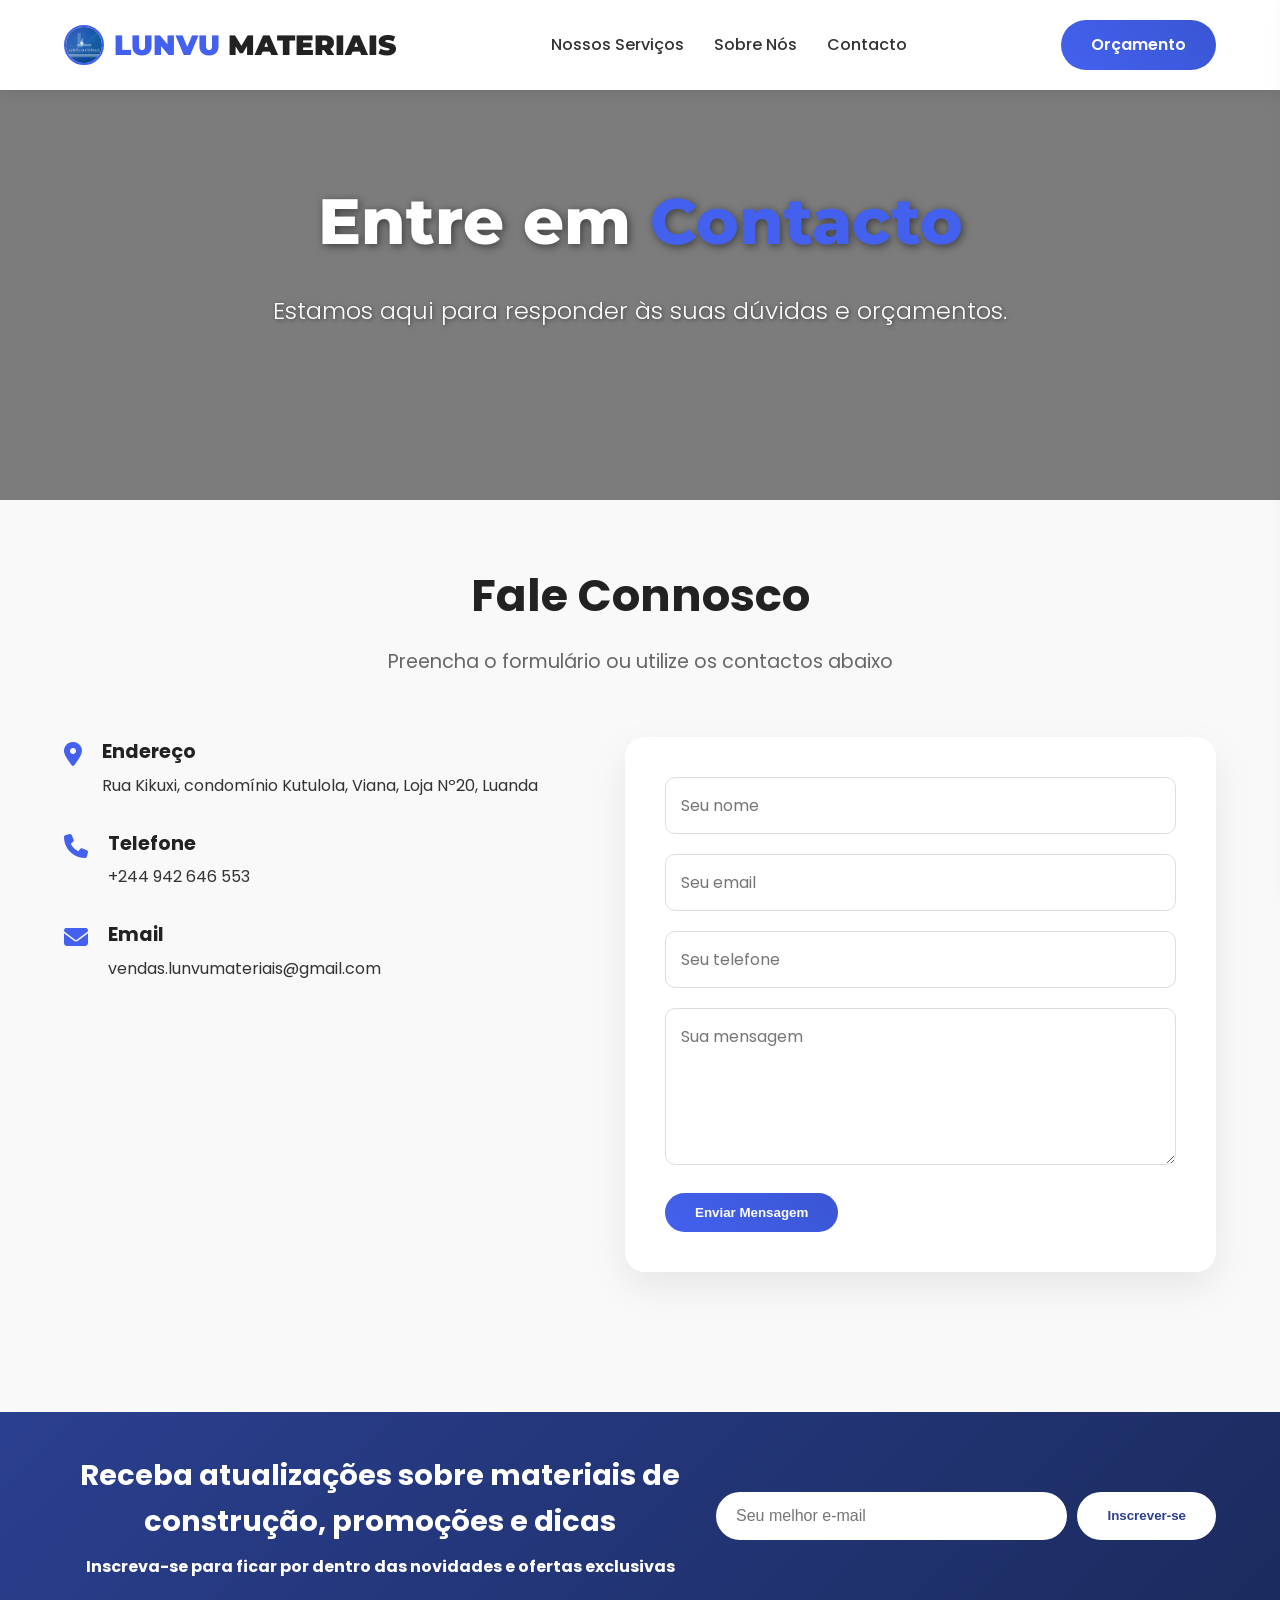
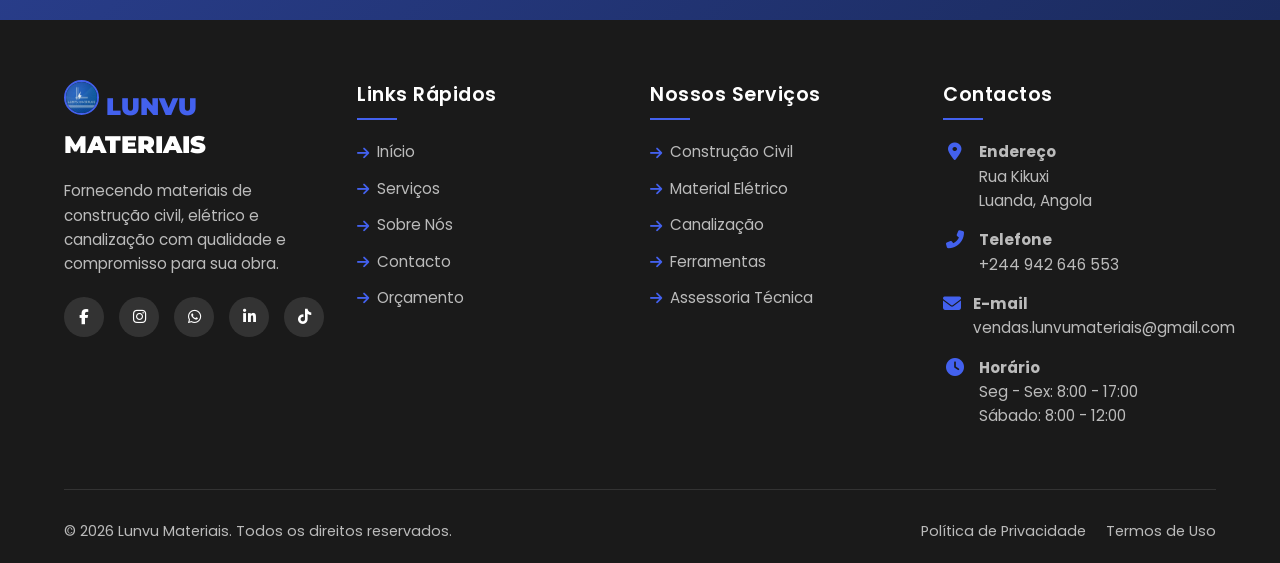
==== contato.html @ 5254702c "primeiro commit do site" ====
<!DOCTYPE html>
<html lang="pt-BR">
<head>
    <meta charset="UTF-8">
    <meta name="viewport" content="width=device-width, initial-scale=1.0">
    <title>Lunvu Materiais - Contato</title>
    <link rel="stylesheet" href="style.css">
    <link rel="stylesheet" href="https://cdnjs.cloudflare.com/ajax/libs/font-awesome/6.4.0/css/all.min.css">
    <link href="https://fonts.googleapis.com/css2?family=Poppins:wght@300;400;500;600;700&family=Montserrat:wght@800;900&display=swap" rel="stylesheet">
</head>
<body>
    <header>
        <nav class="navbar">
            <div class="logo">
                <a href="index.html">
                    <img src="imagens/logo-lunvu.jpg" alt="Lunvu Materiais" class="logo-img">
                    <span class="logo-text"><span class="logo-highlight">LUNVU</span> MATERIAIS</span>
                </a>
            </div>
            
            <ul class="nav-links">
                <li><a href="servicos.html">Nossos Serviços</a></li>
                <li><a href="sobre.html">Sobre Nós</a></li>
                <li><a href="contato.html">Contacto</a></li>
            </ul>
            
            <a href="contato.html" class="btn-primary desktop-only">Orçamento</a>
            
            <div class="menu-toggle">
                <i class="fas fa-bars"></i>
            </div>
        </nav>
    </header>

    <div class="sidebar-overlay"></div>
    <aside class="sidebar">
        <div class="sidebar-header">
            <div class="sidebar-logo">
                <img src="imagens/logo-lunvu.jpg" alt="Lunvu Materiais" class="sidebar-logo-img">
                <span class="sidebar-logo-text"><span class="logo-highlight">LUNVU</span> MATERIAIS</span>
            </div>
            <div class="sidebar-close">
                <i class="fas fa-times"></i>
            </div>
        </div>
        <nav class="sidebar-nav">
            <ul>
                <li><a href="servicos.html"><i class="fas fa-concierge-bell"></i> Nossos Serviços</a></li>
                <li><a href="sobre.html"><i class="fas fa-info-circle"></i> Sobre Nós</a></li>
                <li><a href="contato.html"><i class="fas fa-envelope"></i> Contacto</a></li>
                <li><a href="tel:+244942646553"><i class="fas fa-phone"></i> Ligar Agora</a></li>
                <li><a href="contato.html" class="sidebar-btn">Solicitar Orçamento</a></li>
            </ul>
        </nav>
        <div class="sidebar-footer">
            <p>Lunvu Materiais<br>Seu parceiro em construção</p>
            <div class="sidebar-social">
                <a href="#"><i class="fab fa-facebook-f"></i></a>
                <a href="#"><i class="fab fa-instagram"></i></a>
                <a href="#"><i class="fab fa-whatsapp"></i></a>
                <a href="#"><i class="fab fa-linkedin-in"></i></a>
            </div>
        </div>
    </aside>

    <section class="hero-historia">
        <img src="imagens/contato-bg.jpg" alt="Contacto" class="hero-historia-imagem">
        <div class="hero-historia-overlay"></div>
        <div class="hero-historia-conteudo">
            <h1 class="animate-title">Entre em <span class="highlight">Contacto</span></h1>
            <p class="animate-subtitle">Estamos aqui para responder às suas dúvidas e orçamentos.</p>
        </div>
    </section>

    <section class="contact-page" style="padding: 60px 5% 80px;">
        <div class="section-header">
            <h2 class="animate-title">Fale Connosco</h2>
            <p class="animate-subtitle">Preencha o formulário ou utilize os contactos abaixo</p>
        </div>
        <div class="contact-container animate-content">
            <div class="contact-info">
                <div class="contact-item">
                    <i class="fas fa-map-marker-alt"></i>
                    <div>
                        <h4>Endereço</h4>
                        <p>Rua Kikuxi, condomínio Kutulola, Viana, Loja Nº20, Luanda</p>
                    </div>
                </div>
                <div class="contact-item">
                    <i class="fas fa-phone"></i>
                    <div>
                        <h4>Telefone</h4>
                        <p>+244 942 646 553</p>
                    </div>
                </div>
                <div class="contact-item">
                    <i class="fas fa-envelope"></i>
                    <div>
                        <h4>Email</h4>
                        <p>vendas.lunvumateriais@gmail.com</p>
                    </div>
                </div>
            </div>

          <form action="https://api.web3forms.com/submit" method="POST" class="contact-form">
    <!-- ACCESS KEY (substituir pela UUID correta) -->
    <input type="hidden" name="access_key" value="236f710f-f052-4850-a38f-c6985744d1b2">

    <!-- Assunto do email -->
    <input type="hidden" name="subject" value="Novo contacto do site Lunvu Materiais">

    <!-- Redirecionamento após envio -->
    <input type="hidden" name="redirect" value="obrigado.html">

    <!-- Proteção honeypot -->
    <input type="checkbox" name="botcheck" style="display: none;">

    <!-- Campos visíveis -->
    <input type="text" name="nome" placeholder="Seu nome" required>
    <input type="email" name="email" placeholder="Seu email" required>
    <input type="tel" name="telefone" placeholder="Seu telefone">
    <textarea name="mensagem" placeholder="Sua mensagem" rows="5" required></textarea>

    <!-- hCaptcha (substituir a sitekey pela tua) -->
    <div class="h-captcha" data-sitekey="COLOCA_A_TUA_SITEKEY_AQUI"></div>

    <button type="submit" class="btn-primary">Enviar Mensagem</button>
</form>
        </div>
    </section>

    <div class="footer-newsletter">
        <div class="newsletter-container">
            <div class="newsletter-text">
                <h3>Receba atualizações sobre materiais de construção, promoções e dicas</h3>
                <h4>Inscreva-se para ficar por dentro das novidades e ofertas exclusivas</h4>
            </div>
            <form class="newsletter-form">
                <input type="email" placeholder="Seu melhor e-mail" required>
                <button type="submit">Inscrever-se</button>
            </form>
        </div>
    </div>

    <footer>
        <div class="footer-grid">
            <div class="footer-col">
                <div class="footer-logo">
                    <img src="imagens/logo-lunvu.jpg" alt="Lunvu Materiais" class="sidebar-logo-img">
                    <span>LUNVU</span> MATERIAIS
                </div>
                <p>Fornecendo materiais de construção civil, elétrico e canalização com qualidade e compromisso para sua obra.</p>
                <div class="social-icons">
                    <a href="#"><i class="fab fa-facebook-f"></i></a>
                    <a href="#"><i class="fab fa-instagram"></i></a>
                    <a href="https://wa.me/244942649121"><i class="fab fa-whatsapp"></i></a>
                    <a href="#"><i class="fab fa-linkedin-in"></i></a>
                    <a href="#"><i class="fab fa-tiktok"></i></a>
                </div>
            </div>
            <div class="footer-col">
                <h4>Links Rápidos</h4>
                <ul>
                    <li><a href="index.html"><i class="fas fa-arrow-right"></i> Início</a></li>
                    <li><a href="servicos.html"><i class="fas fa-arrow-right"></i> Serviços</a></li>
                    <li><a href="sobre.html"><i class="fas fa-arrow-right"></i> Sobre Nós</a></li>
                    <li><a href="contato.html"><i class="fas fa-arrow-right"></i> Contacto</a></li>
                    <li><a href="contato.html"><i class="fas fa-arrow-right"></i> Orçamento</a></li>
                </ul>
            </div>
            <div class="footer-col">
                <h4>Nossos Serviços</h4>
                <ul>
                    <li><a href="servicos.html"><i class="fas fa-arrow-right"></i> Construção Civil</a></li>
                    <li><a href="servicos.html"><i class="fas fa-arrow-right"></i> Material Elétrico</a></li>
                    <li><a href="servicos.html"><i class="fas fa-arrow-right"></i> Canalização</a></li>
                    <li><a href="servicos.html"><i class="fas fa-arrow-right"></i> Ferramentas</a></li>
                    <li><a href="servicos.html"><i class="fas fa-arrow-right"></i> Assessoria Técnica</a></li>
                </ul>
            </div>
            <div class="footer-col">
                <h4>Contactos</h4>
                <div class="contact-info-footer">
                    <div class="item">
                        <i class="fas fa-map-marker-alt"></i>
                        <div><strong>Endereço</strong><br>Rua Kikuxi<br>Luanda, Angola</div>
                    </div>
                    <div class="item">
                        <i class="fas fa-phone-alt"></i>
                        <div><strong>Telefone</strong><br>+244 942 646 553</div>
                    </div>
                    <div class="item">
                        <i class="fas fa-envelope"></i>
                        <div><strong>E-mail</strong><br>vendas.lunvumateriais@gmail.com</div>
                    </div>
                    <div class="item">
                        <i class="fas fa-clock"></i>
                        <div><strong>Horário</strong><br>Seg - Sex: 8:00 - 17:00<br>Sábado: 8:00 - 12:00</div>
                    </div>
                </div>
            </div>
        </div>
        <div class="footer-bottom">
            <p>&copy; 2026 Lunvu Materiais. Todos os direitos reservados.</p>
            <div class="footer-bottom-links">
                <a href="#">Política de Privacidade</a>
                <a href="#">Termos de Uso</a>
            </div>
        </div>
    </footer>



    <script src="script.js"></script>
    <script src="https://web3forms.com/client/script.js" async defer></script>
</body>
</html>
---- style.css ----
/* Reset e Configurações Gerais */
* {
    margin: 0;
    padding: 0;
    box-sizing: border-box;
}

html {
    scroll-behavior: smooth;
}

body {
    font-family: 'Poppins', sans-serif;
    line-height: 1.6;
    color: #333;
    background-color: #f9f9f9;
    overflow-x: hidden;
}

.highlight {
    color: #4361ee;
}

.logo-highlight {
    color: #4361ee;
}

/* Botões */
.btn-primary {
    display: inline-block;
    background: linear-gradient(45deg, #4361ee, #3a56d4);
    color: white;
    padding: 12px 30px;
    border-radius: 50px;
    text-decoration: none;
    font-weight: 600;
    transition: all 0.3s ease;
    border: none;
    cursor: pointer;
}

.btn-primary:hover {
    background: linear-gradient(45deg, #3a56d4, #2f46b9);
    transform: translateY(-3px);
    box-shadow: 0 10px 20px rgba(67, 97, 238, 0.2);
}

.btn-secondary {
    display: inline-block;
    background: transparent;
    color: #4361ee;
    padding: 12px 30px;
    border-radius: 50px;
    text-decoration: none;
    font-weight: 600;
    transition: all 0.3s ease;
    border: 2px solid #4361ee;
}

.btn-secondary:hover {
    background: #4361ee;
    color: white;
    transform: translateY(-3px);
}

/* Navbar */
.navbar {
    display: flex;
    justify-content: space-between;
    align-items: center;
    padding: 20px 5%;
    background-color: white;
    box-shadow: 0 2px 15px rgba(0, 0, 0, 0.1);
    position: fixed;
    width: 100%;
    top: 0;
    z-index: 1000;
}

/* Logo com imagem */
.logo a {
    display: flex;
    align-items: center;
    gap: 10px;
    text-decoration: none;
}

.logo-img {
    height: 40px;
    width: auto;
    display: block;
}

.logo-text {
    font-family: 'Montserrat', sans-serif;
    font-size: 28px;
    font-weight: 900;
    color: #222;
    line-height: 1;
}

/* Menu horizontal (visível em desktop) */
.nav-links {
    display: flex;
    list-style: none;
    gap: 30px;
}

.nav-links li a {
    text-decoration: none;
    color: #333;
    font-weight: 500;
    transition: color 0.3s;
}

.nav-links li a:hover {
    color: #4361ee;
}

/* Botão Orçamento visível em desktop */
.desktop-only {
    display: inline-block;
}

/* Menu Toggle (3 barras) - escondido em desktop, visível em mobile */
.menu-toggle {
    display: none;
    align-items: center;
    justify-content: center;
    cursor: pointer;
    font-size: 24px;
    color: #4361ee;
    width: 50px;
    height: 50px;
    border-radius: 50%;
    transition: all 0.3s ease;
}

.menu-toggle:hover {
    background-color: #f5f7ff;
    transform: scale(1.1);
}

/* Responsividade: quando a tela for menor que 992px (mobile/tablet) */
@media (max-width: 992px) {
    .nav-links {
        display: none;
    }
    
    .menu-toggle {
        display: flex;
    }
    
    .desktop-only {
        display: none;
    }
}

/* Ajuste fino para telas muito pequenas (opcional) */
@media (max-width: 576px) {
    .logo-text {
        font-size: 22px;
    }
    .logo-img {
        height: 30px;
    }
}

/* Hero Section */
.hero {
    display: flex;
    align-items: center;
    justify-content: space-between;
    padding: 150px 5% 100px;
    max-width: 1400px;
    margin: 0 auto;
}

.hero-content {
    flex: 1;
    padding-right: 50px;
}

.hero-content h1 {
    font-size: 3.5rem;
    line-height: 1.2;
    margin-bottom: 20px;
    color: #222;
}

.hero-content p {
    font-size: 1.2rem;
    color: #666;
    margin-bottom: 30px;
    max-width: 600px;
}

.hero-buttons {
    display: flex;
    gap: 20px;
    margin-top: 30px;
}

/* Ajuste da imagem principal */
.hero-image {
    max-height: 380px;
    overflow: hidden;
    border-radius: 20px;
    box-shadow: 0 20px 40px rgba(0, 0, 0, 0.1);
}

.hero-image img {
    width: 100%;
    height: 100%;
    object-fit: cover;
    display: block;
}

/* Seções Gerais */
.section-header {
    text-align: center;
    margin-bottom: 60px;
}

.section-header h2 {
    font-size: 2.8rem;
    color: #222;
    margin-bottom: 15px;
}

.section-header p {
    font-size: 1.2rem;
    color: #666;
    max-width: 600px;
    margin: 0 auto;
}

section {
    padding: 100px 5%;
}

/* Serviços */
.services-grid {
    display: grid;
    grid-template-columns: repeat(4, 1fr);
    gap: 30px;
    max-width: 1200px;
    margin: 0 auto;
}

@media (max-width: 992px) {
    .services-grid {
        grid-template-columns: repeat(2, 1fr);
        gap: 20px;
    }
}

@media (max-width: 576px) {
    .services-grid {
        grid-template-columns: 1fr;
    }
}

.service-card {
    background: white;
    padding: 40px 30px;
    border-radius: 15px;
    text-align: center;
    box-shadow: 0 10px 30px rgba(0, 0, 0, 0.05);
    transition: transform 0.3s ease, box-shadow 0.3s ease;
}

.service-card:hover {
    transform: translateY(-10px);
    box-shadow: 0 20px 40px rgba(0, 0, 0, 0.1);
}

.service-icon {
    font-size: 50px;
    color: #4361ee;
    margin-bottom: 20px;
}

.service-card h3 {
    font-size: 1.5rem;
    margin-bottom: 15px;
    color: #222;
}

.service-card p {
    color: #666;
}

/* Sobre */
.about {
    background: linear-gradient(135deg, #f8f9ff 0%, #eef1ff 100%);
    border-radius: 30px;
    margin: 50px 5%;
    padding: 80px 5%;
}

.about-content {
    max-width: 800px;
    margin: 0 auto 60px;
    text-align: center;
}

.about-content h2 {
    font-size: 2.8rem;
    margin-bottom: 25px;
    color: #222;
}

.about-content p {
    font-size: 1.2rem;
    color: #555;
    margin-bottom: 30px;
    line-height: 1.8;
}

.about-list {
    list-style: none;
    text-align: left;
    max-width: 600px;
    margin: 30px auto;
}

.about-list li {
    margin-bottom: 15px;
    font-size: 1.1rem;
    color: #555;
}

.about-list i {
    color: #4361ee;
    margin-right: 10px;
}

.about-stats {
    display: grid;
    grid-template-columns: repeat(auto-fit, minmax(150px, 1fr));
    gap: 30px;
    max-width: 800px;
    margin: 0 auto;
}

.stat {
    text-align: center;
    padding: 30px 20px;
    background: white;
    border-radius: 15px;
    box-shadow: 0 10px 30px rgba(0, 0, 0, 0.05);
}

.stat h3 {
    font-size: 2.5rem;
    color: #4361ee;
    margin-bottom: 10px;
}

.stat p {
    color: #666;
    font-weight: 500;
}

/* Contato */
.contact-container {
    display: flex;
    justify-content: space-between;
    max-width: 1200px;
    margin: 0 auto;
    gap: 50px;
    flex-wrap: wrap;
}

.contact-info {
    flex: 1;
    min-width: 300px;
}

.contact-item {
    display: flex;
    align-items: flex-start;
    margin-bottom: 30px;
}

.contact-item i {
    font-size: 24px;
    color: #4361ee;
    margin-right: 20px;
    margin-top: 5px;
}

.contact-item h4 {
    font-size: 1.2rem;
    margin-bottom: 5px;
    color: #222;
}

.contact-form {
    flex: 1;
    min-width: 300px;
    background: white;
    padding: 40px;
    border-radius: 20px;
    box-shadow: 0 15px 40px rgba(0, 0, 0, 0.08);
}

.contact-form input,
.contact-form textarea {
    width: 100%;
    padding: 15px;
    margin-bottom: 20px;
    border: 1px solid #ddd;
    border-radius: 10px;
    font-family: 'Poppins', sans-serif;
    font-size: 1rem;
}

.contact-form input:focus,
.contact-form textarea:focus {
    outline: none;
    border-color: #4361ee;
}

/* ==================== */
/* MENU LATERAL (SIDEBAR) */
/* ==================== */

.sidebar-overlay {
    position: fixed;
    top: 0;
    left: 0;
    width: 100%;
    height: 100%;
    background-color: rgba(0, 0, 0, 0.5);
    z-index: 1999;
    display: none;
    opacity: 0;
    transition: opacity 0.3s ease;
}

.sidebar-overlay.active {
    display: block;
    opacity: 1;
}

.sidebar {
    position: fixed;
    top: 0;
    right: -320px;
    width: 300px;
    height: 100%;
    background-color: white;
    z-index: 2000;
    transition: right 0.3s ease;
    box-shadow: -5px 0 25px rgba(0, 0, 0, 0.15);
    display: flex;
    flex-direction: column;
    overflow: hidden;
}

.sidebar.active {
    right: 0;
}

.sidebar-header {
    display: flex;
    justify-content: space-between;
    align-items: center;
    padding: 30px 25px;
    border-bottom: 1px solid #eee;
    background-color: #f8f9ff;
}

.sidebar-logo {
    display: flex;
    align-items: center;
    gap: 10px;
}

.sidebar-logo-img {
    height: 35px;
    width: auto;
}

.sidebar-logo-text {
    font-family: 'Montserrat', sans-serif;
    font-size: 22px;
    font-weight: 900;
    color: #222;
}

.sidebar-close {
    cursor: pointer;
    font-size: 22px;
    color: #555;
    transition: color 0.3s;
    width: 40px;
    height: 40px;
    display: flex;
    align-items: center;
    justify-content: center;
    border-radius: 50%;
}

.sidebar-close:hover {
    color: #4361ee;
    background-color: #f0f2ff;
}

.sidebar-nav {
    flex: 1;
    padding: 20px 0;
    overflow-y: auto;
}

.sidebar-nav ul {
    list-style: none;
}

.sidebar-nav li {
    margin-bottom: 5px;
}

.sidebar-nav a {
    display: flex;
    align-items: center;
    padding: 18px 25px;
    color: #555;
    text-decoration: none;
    transition: all 0.3s;
    border-left: 4px solid transparent;
    font-size: 16px;
    font-weight: 500;
}

.sidebar-nav a:hover {
    background-color: #f8f9ff;
    color: #4361ee;
    border-left-color: #4361ee;
}

.sidebar-nav i {
    width: 25px;
    font-size: 18px;
    margin-right: 15px;
    text-align: center;
}

.sidebar-btn {
    background: linear-gradient(45deg, #4361ee, #3a56d4);
    color: white !important;
    margin: 20px 25px !important;
    border-radius: 10px !important;
    border-left: 4px solid #4361ee !important;
    text-align: center;
    justify-content: center;
    font-weight: 600 !important;
}

.sidebar-btn:hover {
    background: linear-gradient(45deg, #3a56d4, #2f46b9) !important;
    transform: translateY(-2px);
    box-shadow: 0 5px 15px rgba(67, 97, 238, 0.2);
}

.sidebar-footer {
    padding: 25px;
    border-top: 1px solid #eee;
    text-align: center;
    color: #666;
    font-size: 14px;
    line-height: 1.5;
}

.sidebar-social {
    display: flex;
    justify-content: center;
    gap: 15px;
    margin-top: 15px;
}

.sidebar-social a {
    display: inline-flex;
    align-items: center;
    justify-content: center;
    width: 40px;
    height: 40px;
    background: #f5f7ff;
    color: #4361ee;
    border-radius: 50%;
    text-decoration: none;
    transition: all 0.3s;
}

.sidebar-social a:hover {
    background: #4361ee;
    color: white;
    transform: translateY(-3px);
}

/* ==================== */
/* NOVO FOOTER */
/* ==================== */

.footer-newsletter {
    background: linear-gradient(135deg, #2a3f8f, #1b2b5e);
    padding: 60px 5%;
    text-align: center;
    color: white;
    margin-top: 60px;
}

.newsletter-container {
    max-width: 600px;
    margin: 0 auto;
}

.newsletter-container h3 {
    font-size: 2rem;
    margin-bottom: 15px;
    font-weight: 700;
}

.newsletter-container p {
    font-size: 1.1rem;
    margin-bottom: 30px;
    opacity: 0.9;
}

.newsletter-form {
    display: flex;
    gap: 10px;
    max-width: 500px;
    margin: 0 auto;
}

.newsletter-form input {
    flex: 1;
    padding: 15px 20px;
    border: none;
    border-radius: 50px;
    font-size: 1rem;
    outline: none;
}

.newsletter-form button {
    background: white;
    color: #2a3f8f;
    border: none;
    padding: 0 30px;
    border-radius: 50px;
    font-weight: 600;
    cursor: pointer;
    transition: 0.3s;
    white-space: nowrap;
}

.newsletter-form button:hover {
    background: #f0f0f0;
    transform: scale(1.05);
}

footer {
    background: #1a1a1a;
    color: #bbb;
    padding: 60px 5% 20px;
    font-size: 0.95rem;
}

.footer-grid {
    display: grid;
    grid-template-columns: repeat(auto-fit, minmax(250px, 1fr));
    gap: 40px;
    max-width: 1400px;
    margin: 0 auto;
}

.footer-col h4 {
    color: white;
    font-size: 1.2rem;
    margin-bottom: 20px;
    font-weight: 600;
    letter-spacing: 0.5px;
    position: relative;
    padding-bottom: 10px;
}

.footer-col h4::after {
    content: '';
    position: absolute;
    bottom: 0;
    left: 0;
    width: 40px;
    height: 2px;
    background: #4361ee;
}

.footer-col p {
    line-height: 1.6;
    margin-bottom: 20px;
}

.footer-logo {
    font-family: 'Montserrat', sans-serif;
    font-size: 24px;
    font-weight: 900;
    color: white;
    margin-bottom: 15px;
}

.footer-logo span {
    color: #4361ee;
}

.social-icons {
    display: flex;
    gap: 15px;
    margin-top: 20px;
}

.social-icons a {
    display: inline-flex;
    align-items: center;
    justify-content: center;
    width: 40px;
    height: 40px;
    background: #333;
    color: white;
    border-radius: 50%;
    transition: all 0.3s;
    text-decoration: none;
}

.social-icons a:hover {
    background: #4361ee;
    transform: translateY(-5px);
}

.footer-col ul {
    list-style: none;
}

.footer-col ul li {
    margin-bottom: 12px;
}

.footer-col ul li a {
    color: #bbb;
    text-decoration: none;
    transition: color 0.3s;
    display: inline-flex;
    align-items: center;
}

.footer-col ul li a:hover {
    color: #4361ee;
    transform: translateX(5px);
}

.footer-col ul li a i {
    font-size: 14px;
    margin-right: 8px;
    color: #4361ee;
}

.contact-info-footer {
    display: flex;
    flex-direction: column;
    gap: 15px;
}

.contact-info-footer .item {
    display: flex;
    align-items: flex-start;
    gap: 12px;
}

.contact-info-footer .item i {
    font-size: 18px;
    color: #4361ee;
    width: 24px;
    text-align: center;
    margin-top: 3px;
}

.footer-bottom {
    border-top: 1px solid #333;
    margin-top: 60px;
    padding-top: 30px;
    text-align: center;
    font-size: 0.9rem;
    display: flex;
    justify-content: space-between;
    align-items: center;
    flex-wrap: wrap;
    gap: 15px;
}

.footer-bottom-links {
    display: flex;
    gap: 20px;
}

.footer-bottom-links a {
    color: #bbb;
    text-decoration: none;
    transition: color 0.3s;
}

.footer-bottom-links a:hover {
    color: #4361ee;
}

/* ==================== */
/* ANIMAÇÕES DE ENTRADA */
/* ==================== */

@keyframes fadeInUp {
    from {
        opacity: 0;
        transform: translateY(40px);
    }
    to {
        opacity: 1;
        transform: translateY(0);
    }
}

@keyframes fadeIn {
    from {
        opacity: 0;
    }
    to {
        opacity: 1;
    }
}

.hero-content h1 {
    animation: fadeInUp 1s ease forwards;
}

.hero-content p {
    animation: fadeInUp 1s ease forwards;
    animation-delay: 0.2s;
    opacity: 0;
}

.hero-buttons {
    animation: fadeInUp 1s ease forwards;
    animation-delay: 0.4s;
    opacity: 0;
}

.hero-image {
    animation: fadeIn 1.2s ease forwards;
    animation-delay: 0.3s;
    opacity: 0;
}

.animate-title {
    animation: fadeInUp 1s ease forwards;
}

.animate-subtitle {
    animation: fadeInUp 1s ease forwards;
    animation-delay: 0.2s;
    opacity: 0;
}

.animate-content {
    animation: fadeIn 1.2s ease forwards;
    animation-delay: 0.4s;
    opacity: 0;
}

/* ==================== */
/* RESPONSIVIDADE */
/* ==================== */

@media (max-width: 992px) {
    .hero {
        flex-direction: column;
        text-align: center;
        padding-top: 130px;
    }
    .hero-content {
        padding-right: 0;
        margin-bottom: 50px;
    }
    .hero-content h1 {
        font-size: 2.8rem;
    }
    .about-stats {
        grid-template-columns: repeat(2, 1fr);
    }
}

@media (max-width: 768px) {
    .desktop-only {
        display: none;
    }
    .hero-content h1 {
        font-size: 2.2rem;
    }
    .section-header h2 {
        font-size: 2.2rem;
    }
    .hero-buttons {
        flex-direction: column;
        align-items: center;
    }
    .btn-primary, .btn-secondary {
        width: 100%;
        max-width: 300px;
        text-align: center;
    }
    .sidebar {
        width: 85%;
        right: -85%;
    }
    .hero-image {
        max-height: 250px;
    }
    .logo-img {
        height: 30px;
    }
    .logo-text {
        font-size: 22px;
    }
    .footer-grid {
        gap: 30px;
    }
    .footer-bottom {
        flex-direction: column;
        text-align: center;
    }
    .footer-bottom-links {
        justify-content: center;
    }

    /* Ajustes hero index */
    .hero-full {
        height: 450px;
    }
    .hero-full-conteudo {
        top: 50%;
        width: 95%;
        padding: 0 10px;
    }
    .hero-full-conteudo h1 {
        font-size: 2.2rem;
        margin-bottom: 10px;
    }
    .hero-full-conteudo p {
        font-size: 1.1rem;
        margin-bottom: 15px;
    }
    .hero-full .hero-buttons {
        flex-direction: column;
        align-items: center;
        gap: 10px;
    }
    .hero-full .hero-buttons .btn-primary,
    .hero-full .hero-buttons .btn-secondary {
        width: 80%;
        max-width: 250px;
        padding: 10px 20px;
    }

    /* ===== NEWSLETTER NO MOBILE ===== */
    .newsletter-container {
        flex-direction: column;
        align-items: center;
        text-align: center;
        padding: 20px 0;
    }

    .newsletter-form {
        width: 100%;
        flex-direction: column;
        gap: 10px;
        max-width: 100%;
    }

    .newsletter-form input {
        width: 100% !important;        /* garante 100% de largura */
        max-width: 100% !important;
        flex: none !important;
        padding: 12px 20px;
        border-radius: 50px;
        margin-right: 0;
    }

    .newsletter-form button {
        width: 100%;
        max-width: 100%;
        padding: 12px 20px;
        border-radius: 50px;
        white-space: normal;
    }
}

@media (max-width: 576px) {
    .about-stats {
        grid-template-columns: 1fr;
    }
    .hero-content h1 {
        font-size: 1.8rem;
    }
    section {
        padding: 70px 5%;
    }
    .contact-form {
        padding: 25px;
    }
    .navbar {
        padding: 15px 5%;
    }
}

/* ====== LOGO COM BORDAS ARREDONDADAS ====== */
.logo-img, .sidebar-logo-img {
    border-radius: 50%;
    object-fit: cover;
    border: 2px solid #4361ee;
}

/* ====== FOOTER EM LINHA ÚNICA ====== */
.footer-grid {
    display: flex;
    justify-content: space-between;
    align-items: flex-start;
    flex-wrap: wrap;
    gap: 20px;
}

.footer-col {
    flex: 1 1 200px;
    min-width: 180px;
}

@media (min-width: 1200px) {
    .footer-grid {
        flex-wrap: nowrap;
    }
}

/* ====== NEWSLETTER HORIZONTAL ====== */
.footer-newsletter {
    background: linear-gradient(135deg, #2a3f8f, #1b2b5e);
    padding: 40px 5%;
    color: white;
}

.newsletter-container {
    max-width: 1200px;
    margin: 0 auto;
    display: flex;
    align-items: center;
    justify-content: space-between;
    flex-wrap: wrap;
    gap: 20px;
}

.newsletter-text {
    flex: 1 1 300px;
}

.newsletter-text h3 {
    font-size: 1.8rem;
    margin-bottom: 10px;
    font-weight: 700;
}

.newsletter-text p {
    font-size: 1rem;
    opacity: 0.9;
    margin: 0;
}

.newsletter-form {
    flex: 1 1 400px;
    display: flex;
    gap: 10px;
    max-width: 500px;
}

.newsletter-form input {
    flex: 1;
    padding: 15px 20px;
    border: none;
    border-radius: 50px;
    font-size: 1rem;
    outline: none;
    min-width: 200px;
}

.newsletter-form button {
    background: white;
    color: #2a3f8f;
    border: none;
    padding: 15px 30px;
    border-radius: 50px;
    font-weight: 600;
    cursor: pointer;
    transition: 0.3s;
    white-space: nowrap;
}

.newsletter-form button:hover {
    background: #f0f0f0;
    transform: scale(1.05);
}

/* ====== PÁGINA SOBRE COM IMAGEM ====== */
.about-page {
    padding: 120px 5% 80px;
    background: #f9f9f9;
}

.about-grid {
    display: flex;
    align-items: center;
    gap: 50px;
    max-width: 1200px;
    margin: 0 auto;
    flex-wrap: wrap;
}

.about-image {
    flex: 1 1 400px;
    border-radius: 20px;
    overflow: hidden;
    box-shadow: 0 20px 40px rgba(0,0,0,0.1);
}

.about-image img {
    width: 100%;
    height: auto;
    display: block;
    border-radius: 20px;
}

.about-text {
    flex: 1 1 400px;
}

.about-text h2 {
    font-size: 2.8rem;
    color: #222;
    margin-bottom: 20px;
}

.about-text h2 span {
    color: #4361ee;
}

.about-text h3 {
    font-size: 1.8rem;
    color: #4361ee;
    margin: 20px 0 15px;
}

.about-text p {
    font-size: 1.2rem;
    line-height: 1.8;
    color: #555;
    margin-bottom: 20px;
}

.about-text .about-list {
    margin-top: 20px;
}

.about-text .about-list li {
    font-size: 1.1rem;
    margin-bottom: 10px;
}

@media (max-width: 768px) {
    .about-text h2 {
        font-size: 2.2rem;
    }
    .about-text h3 {
        font-size: 1.5rem;
    }
}

/* ====== SECÇÃO NOSSA HISTÓRIA (PÁGINA SOBRE) ====== */
.historia-section {
    position: relative;
    width: 100%;
    height: 500px;
    margin: 50px 0;
    overflow: hidden;
}

.historia-imagem {
    position: absolute;
    top: 0;
    left: 0;
    width: 100%;
    height: 100%;
    object-fit: cover;
    filter: blur(3px);
    z-index: 1;
}

.historia-overlay {
    position: absolute;
    top: 0;
    left: 0;
    width: 100%;
    height: 100%;
    background-color: rgba(0, 0, 0, 0.5);
    z-index: 2;
}

.historia-conteudo {
    position: absolute;
    top: 50%;
    left: 50%;
    transform: translate(-50%, -50%);
    z-index: 3;
    text-align: center;
    color: white;
    width: 80%;
    max-width: 800px;
}

.historia-conteudo h2 {
    font-size: 4rem;
    font-weight: 800;
    margin-bottom: 20px;
    text-shadow: 2px 2px 8px rgba(0,0,0,0.5);
    font-family: 'Montserrat', sans-serif;
}

.historia-conteudo p {
    font-size: 1.5rem;
    font-weight: 300;
    text-shadow: 1px 1px 4px rgba(0,0,0,0.5);
}

@media (max-width: 768px) {
    .historia-section {
        height: 350px;
    }
    .historia-conteudo h2 {
        font-size: 2.5rem;
    }
    .historia-conteudo p {
        font-size: 1.2rem;
    }
}

/* ====== ESTATÍSTICAS COM ÍCONES EM CARDS TRANSPARENTES ====== */
.stats-grid {
    display: grid;
    grid-template-columns: repeat(4, 1fr);
    gap: 30px;
    max-width: 1200px;
    margin: 60px auto;
    padding: 0 20px;
    text-align: center;
}

.stat-item {
    text-align: center;
}

.stat-icon {
    background-color: rgba(67, 97, 238, 0.1);
    border-radius: 50%;
    width: 80px;
    height: 80px;
    display: flex;
    align-items: center;
    justify-content: center;
    margin: 0 auto 15px;
    font-size: 36px;
    color: #4361ee;
    transition: all 0.3s ease;
}

.stat-item:hover .stat-icon {
    background-color: #4361ee;
    color: white;
    transform: scale(1.05);
}

.stat-item h3 {
    font-size: 2.5rem;
    color: #222;
    margin-bottom: 5px;
    font-weight: 700;
}

.stat-item p {
    color: #666;
    font-weight: 500;
    font-size: 1.1rem;
}

@media (max-width: 768px) {
    .stats-grid {
        grid-template-columns: repeat(2, 1fr);
        gap: 40px;
    }
    .stat-icon {
        width: 70px;
        height: 70px;
        font-size: 30px;
    }
}

@media (max-width: 480px) {
    .stats-grid {
        grid-template-columns: 1fr;
        gap: 30px;
    }
}

/* ====== ESTILOS PARA A SEÇÃO QUEM SOMOS ====== */
.about-text {
    font-size: 1rem;
    line-height: 1.7;
    color: #444;
}

.about-text h2 {
    font-size: 2.5rem;
    margin-bottom: 20px;
    color: #222;
}

.about-text h2 span {
    color: #4361ee;
}

.about-text h3.missao-visao-titulo {
    font-size: 1.5rem;
    color: #222;
    font-weight: 700;
    margin: 25px 0 10px;
    position: relative;
    padding-left: 15px;
    border-left: 4px solid #4361ee;
}

.about-text p {
    margin-bottom: 15px;
    font-size: 1rem;
}

.about-text .azul {
    color: #4361ee;
    font-weight: 600;
}

.about-text .negrito {
    font-weight: 700;
    color: #222;
}

@media (max-width: 768px) {
    .about-text h2 {
        font-size: 2rem;
    }
    .about-text h3.missao-visao-titulo {
        font-size: 1.3rem;
    }
}

/* ====== NOSSA EQUIPE - GRID RESPONSIVO ====== */
.equipe-section {
    padding: 80px 5%;
    background: #f9f9f9;
}

.equipe-grid {
    display: grid;
    grid-template-columns: repeat(5, 1fr);
    gap: 30px;
    max-width: 1200px;
    margin: 0 auto;
}

.membro {
    text-align: center;
}

.membro img {
    width: 100%;
    max-width: 180px;
    height: auto;
    aspect-ratio: 1/1;
    border-radius: 50%;
    object-fit: cover;
    margin-bottom: 15px;
    box-shadow: 0 10px 20px rgba(0, 0, 0, 0.1);
    transition: transform 0.3s ease;
}

.membro img:hover {
    transform: scale(1.05);
}

.membro h4 {
    font-size: 1.3rem;
    color: #4361ee;
    margin-bottom: 5px;
    font-weight: 600;
}

.membro p {
    color: #666;
    font-size: 1rem;
}

@media (max-width: 1100px) {
    .equipe-grid {
        grid-template-columns: repeat(4, 1fr);
    }
}

@media (max-width: 900px) {
    .equipe-grid {
        grid-template-columns: repeat(3, 1fr);
    }
}

@media (max-width: 600px) {
    .equipe-grid {
        grid-template-columns: repeat(2, 1fr);
        gap: 20px;
    }
}

@media (max-width: 480px) {
    .equipe-grid {
        grid-template-columns: 1fr;
        gap: 25px;
    }
    .membro img {
        max-width: 150px;
    }
}

/* ====== HERO FULLSCREEN (ÍNDICE) - MESMO TAMANHO DAS OUTRAS PÁGINAS ====== */
.hero-full {
    position: relative;
    width: 100%;
    height: 500px;
    overflow: hidden;
    margin-top: 0;
}

.hero-full-imagem {
    position: absolute;
    top: 0;
    left: 0;
    width: 100%;
    height: 100%;
    object-fit: cover;
    filter: blur(3px);
    z-index: 1;
}

.hero-full-overlay {
    position: absolute;
    top: 0;
    left: 0;
    width: 100%;
    height: 100%;
    background-color: rgba(0, 0, 0, 0.5);
    z-index: 2;
}

.hero-full-conteudo {
    position: absolute;
    top: 58%;
    left: 50%;
    transform: translate(-50%, -50%);
    z-index: 3;
    text-align: center;
    color: white;
    width: 90%;
    max-width: 900px;
}

.hero-full-conteudo h1 {
    font-size: 3.2rem;
    font-weight: 800;
    margin-bottom: 20px;
    text-shadow: 2px 2px 8px rgba(0,0,0,0.5);
    font-family: 'Montserrat', sans-serif;
}

.hero-full-conteudo p {
    font-size: 1.3rem;
    font-weight: 300;
    margin-bottom: 30px;
    text-shadow: 1px 1px 4px rgba(0,0,0,0.5);
}

.hero-full .hero-buttons {
    display: flex;
    gap: 20px;
    justify-content: center;
    margin-top: 20px;
}

@media (max-width: 768px) {
    .hero-full {
        height: 500px;
    }
    .hero-full-conteudo {
        top: 50%;
        width: 95%;
        padding: 0 10px;
    }
    .hero-full-conteudo h1 {
        font-size: 2.2rem;
        margin-bottom: 10px;
    }
    .hero-full-conteudo p {
        font-size: 1.1rem;
        margin-bottom: 15px;
    }
    .hero-full .hero-buttons {
        flex-direction: column;
        align-items: center;
        gap: 10px;
    }
    .hero-full .hero-buttons .btn-primary,
    .hero-full .hero-buttons .btn-secondary {
        width: 80%;
        max-width: 250px;
        padding: 10px 15px;
        font-size: 0.95rem;
    }
}

@media (max-width: 480px) {
    .hero-full {
        height: 550px;
    }
    .hero-full-conteudo h1 {
        font-size: 1.8rem;
    }
    .hero-full-conteudo p {
        font-size: 1rem;
    }
    .hero-full .hero-buttons .btn-primary,
    .hero-full .hero-buttons .btn-secondary {
        width: 90%;
        max-width: 280px;
    }
}

/* ====== SEÇÃO NOSSOS MATERIAIS ====== */
.materiais-section {
    padding: 80px 5%;
    background-color: #f9f9f9;
}

.categoria-botoes {
    display: flex;
    justify-content: center;
    flex-wrap: wrap;
    gap: 15px;
    margin-bottom: 40px;
}

.btn-categoria {
    padding: 12px 30px;
    border: 2px solid #4361ee;
    background: transparent;
    color: #4361ee;
    font-weight: 600;
    border-radius: 50px;
    cursor: pointer;
    transition: all 0.3s ease;
    font-size: 1rem;
}

.btn-categoria:hover,
.btn-categoria.ativo {
    background: #4361ee;
    color: white;
}

.materiais-grid {
    display: grid;
    grid-template-columns: repeat(4, 1fr);
    gap: 30px;
    max-width: 1200px;
    margin: 0 auto;
}

@media (max-width: 992px) {
    .materiais-grid {
        grid-template-columns: repeat(2, 1fr);
        gap: 20px;
    }
}

@media (max-width: 576px) {
    .materiais-grid {
        grid-template-columns: 1fr;
    }
}

.material-card {
    background: white;
    border-radius: 15px;
    overflow: hidden;
    box-shadow: 0 10px 20px rgba(0, 0, 0, 0.05);
    transition: transform 0.3s ease, box-shadow 0.3s ease;
}

.material-card:hover {
    transform: translateY(-5px);
    box-shadow: 0 15px 30px rgba(67, 97, 238, 0.1);
}

.material-card img {
    width: 100%;
    height: 200px;
    object-fit: cover;
    display: block;
}

.material-card .card-body {
    padding: 15px;
    text-align: center;
}

.material-card h4 {
    color: #222;
    margin-bottom: 5px;
    font-size: 1.2rem;
    font-weight: 600;
}

.material-card p {
    color: #666;
    font-size: 0.9rem;
}

.ver-catalogo-container {
    text-align: center;
    margin-top: 50px;
}

.btn-catalogo {
    padding: 15px 45px;
    font-size: 1.1rem;
    box-shadow: 0 10px 20px rgba(67, 97, 238, 0.2);
}

.btn-catalogo:hover {
    transform: translateY(-3px);
    box-shadow: 0 15px 30px rgba(67, 97, 238, 0.3);
}

/* ====== HERO NOS MOLDES DA SEÇÃO HISTÓRIA (PARA TOPO DE PÁGINAS) ====== */
.hero-historia {
    position: relative;
    width: 100%;
    height: 500px;
    overflow: hidden;
    margin-top: 0;
}

.hero-historia .hero-historia-imagem {
    position: absolute;
    top: 0;
    left: 0;
    width: 100%;
    height: 100%;
    object-fit: cover;
    filter: blur(3px);
    z-index: 1;
}

.hero-historia .hero-historia-overlay {
    position: absolute;
    top: 0;
    left: 0;
    width: 100%;
    height: 100%;
    background-color: rgba(0, 0, 0, 0.5);
    z-index: 2;
}

.hero-historia .hero-historia-conteudo {
    position: absolute;
    top: 50%;
    left: 50%;
    transform: translate(-50%, -50%);
    z-index: 3;
    text-align: center;
    color: white;
    width: 80%;
    max-width: 800px;
}

.hero-historia .hero-historia-conteudo h1 {
    font-size: 4rem;
    font-weight: 800;
    margin-bottom: 20px;
    text-shadow: 2px 2px 8px rgba(0,0,0,0.5);
    font-family: 'Montserrat', sans-serif;
}

.hero-historia .hero-historia-conteudo p {
    font-size: 1.5rem;
    font-weight: 300;
    text-shadow: 1px 1px 4px rgba(0,0,0,0.5);
}

@media (max-width: 768px) {
    .hero-historia {
        height: 350px;
    }
    .hero-historia .hero-historia-conteudo h1 {
        font-size: 2.5rem;
    }
    .hero-historia .hero-historia-conteudo p {
        font-size: 1.2rem;
    }
}

/* ====== WHATSAPP FLOATING BUTTON ====== */
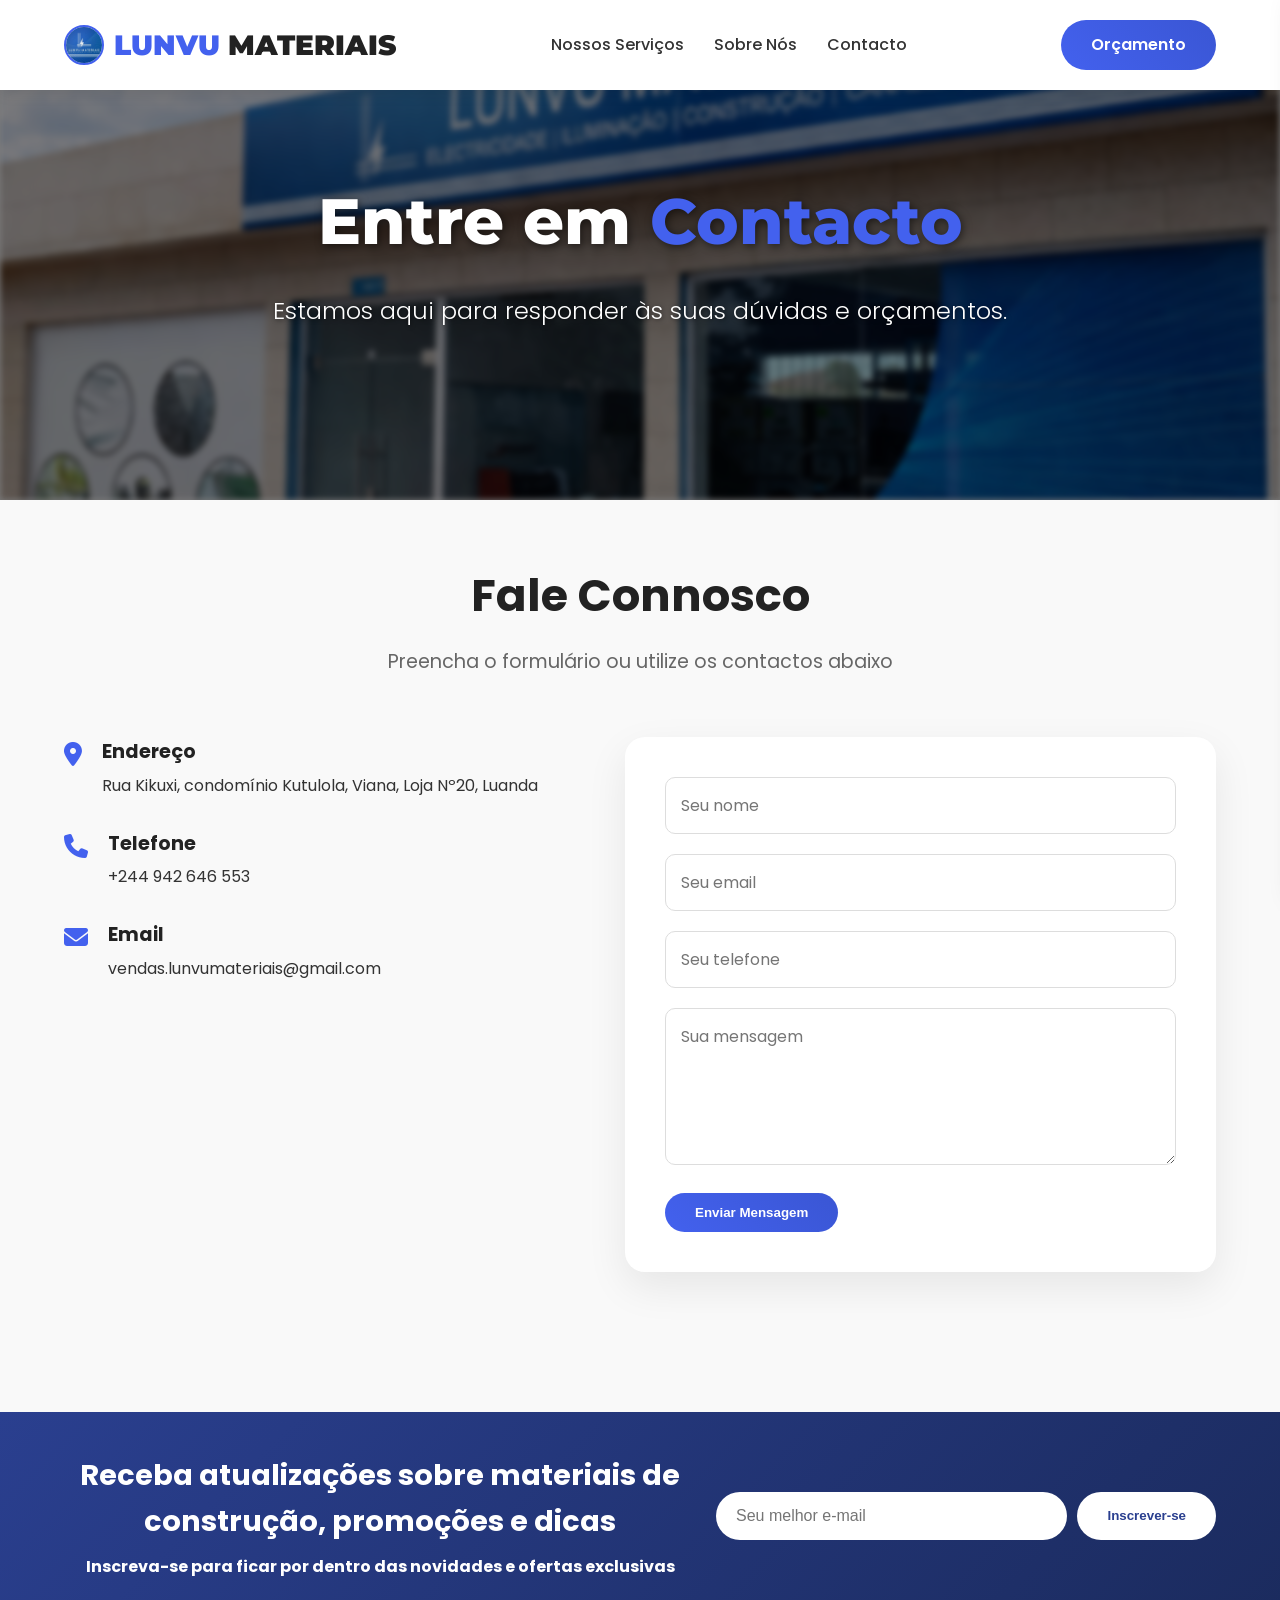
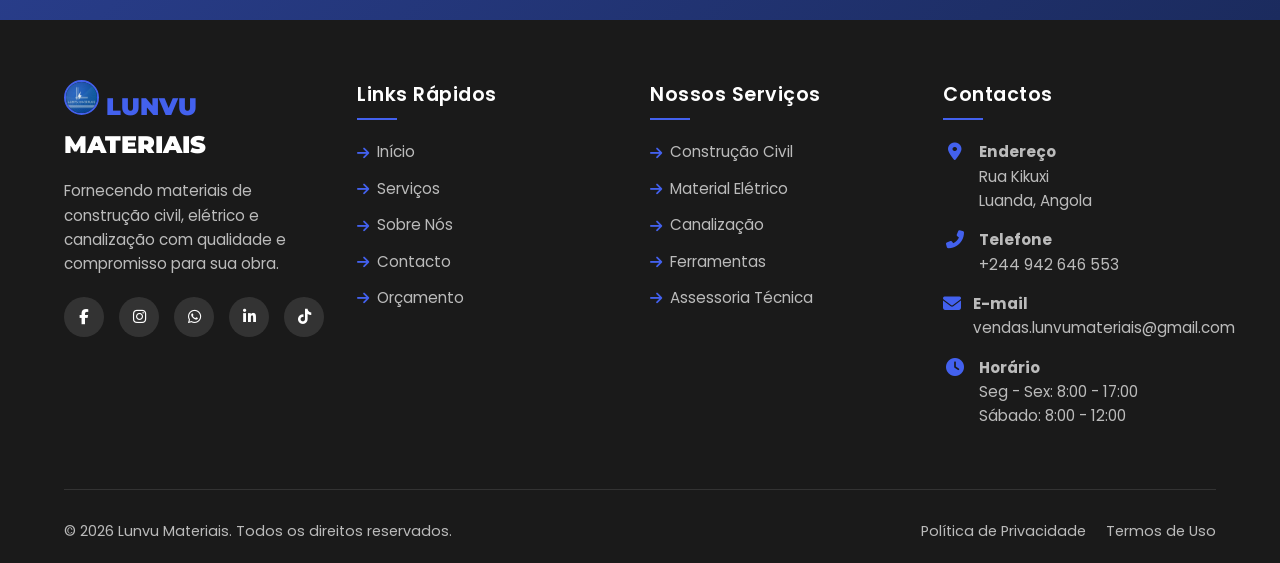
==== commit 7a22d65e: "Atualização do site" ====
--- a/contato.html
+++ b/contato.html
@@ -64,7 +64,7 @@
     </aside>
 
     <section class="hero-historia">
-        <img src="imagens/contato-bg.jpg" alt="Contacto" class="hero-historia-imagem">
+        <img src="imagens/I21.png" alt="Contacto" class="hero-historia-imagem">
         <div class="hero-historia-overlay"></div>
         <div class="hero-historia-conteudo">
             <h1 class="animate-title">Entre em <span class="highlight">Contacto</span></h1>
--- a/style.css
+++ b/style.css
@@ -1117,28 +1117,31 @@
 /* ====== PÁGINA SOBRE COM IMAGEM ====== */
 .about-page {
     padding: 120px 5% 80px;
+     
     background: #f9f9f9;
 }
 
 .about-grid {
     display: flex;
-    align-items: center;
+    align-items: stretch; /* Faz com que os filhos tenham a mesma altura */
     gap: 50px;
     max-width: 1200px;
     margin: 0 auto;
-    flex-wrap: wrap;
+    flex-wrap: wrap; /* Permite quebra em mobile */
 }
 
 .about-image {
-    flex: 1 1 400px;
+    flex: 1 1 400px; /* Largura base, mas pode crescer/encolher */
     border-radius: 20px;
     overflow: hidden;
     box-shadow: 0 20px 40px rgba(0,0,0,0.1);
+    display: flex; /* Para garantir que a imagem preencha */
 }
 
 .about-image img {
     width: 100%;
-    height: auto;
+    height: 100%;      /* Ocupa toda a altura do container pai */
+    object-fit: cover; /* Cobre a área sem distorcer (pode cortar) */
     display: block;
     border-radius: 20px;
 }
@@ -1736,3 +1739,431 @@
 }
 
 /* ====== WHATSAPP FLOATING BUTTON ====== */
+
+
+
+/* ====== PÁGINA CATÁLOGO ====== */
+.catalogo-page {
+    padding: 60px 5%;
+    background-color: #f9f9f9;
+}
+
+.catalogo-container {
+    display: flex;
+    gap: 30px;
+    max-width: 1400px;
+    margin: 0 auto;
+    align-items: flex-start;
+}
+
+/* Sidebar de categorias */
+.catalogo-sidebar {
+    flex: 0 0 280px;
+    background: white;
+    padding: 25px;
+    border-radius: 15px;
+    box-shadow: 0 10px 30px rgba(0,0,0,0.05);
+    position: sticky;
+    top: 100px;
+    max-height: calc(100vh - 120px);
+    overflow-y: auto;
+}
+
+.catalogo-sidebar h3 {
+    font-size: 1.5rem;
+    color: #222;
+    margin-bottom: 20px;
+    padding-bottom: 10px;
+    border-bottom: 2px solid #4361ee;
+}
+
+.categoria-lista {
+    list-style: none;
+    padding: 0;
+    margin: 0;
+}
+
+.categoria-lista li {
+    margin-bottom: 8px;
+}
+
+.categoria-btn {
+    width: 100%;
+    text-align: left;
+    padding: 10px 12px;
+    background: transparent;
+    border: none;
+    border-radius: 6px;
+    font-size: 0.95rem;
+    color: #444;
+    cursor: pointer;
+    transition: all 0.2s;
+    font-weight: 500;
+    line-height: 1.4;
+    white-space: normal;
+    word-break: break-word;
+}
+
+.categoria-btn:hover {
+    background: #eef1ff;
+    color: #4361ee;
+}
+
+.categoria-btn.ativo {
+    background: #4361ee;
+    color: white;
+    font-weight: 600;
+}
+
+/* Área de produtos */
+.catalogo-produtos {
+    flex: 1;
+    min-width: 0;
+}
+
+.pesquisa-container {
+    display: flex;
+    gap: 10px;
+    margin-bottom: 30px;
+    background: white;
+    padding: 5px 5px 5px 20px;
+    border-radius: 50px;
+    box-shadow: 0 5px 15px rgba(0,0,0,0.05);
+    border: 1px solid #eee;
+}
+
+.pesquisa-container input {
+    flex: 1;
+    padding: 15px 0;
+    border: none;
+    outline: none;
+    font-size: 1rem;
+    font-family: 'Poppins', sans-serif;
+    background: transparent;
+}
+
+.pesquisa-container button {
+    width: 60px;
+    height: 60px;
+    border: none;
+    background: #4361ee;
+    color: white;
+    border-radius: 50%;
+    cursor: pointer;
+    transition: 0.3s;
+    font-size: 1.2rem;
+}
+
+.pesquisa-container button:hover {
+    background: #2f46b9;
+    transform: scale(1.05);
+}
+
+/* Grelha de produtos (reutiliza o estilo do index, mas com 3 colunas) */
+.produtos-grid {
+    display: grid;
+    grid-template-columns: repeat(3, 1fr);
+    gap: 25px;
+}
+
+/* Reaproveita o estilo de .material-card que já existe */
+.material-card {
+    background: white;
+    border-radius: 15px;
+    overflow: hidden;
+    box-shadow: 0 10px 20px rgba(0, 0, 0, 0.05);
+    transition: transform 0.3s ease, box-shadow 0.3s ease;
+}
+
+.material-card:hover {
+    transform: translateY(-5px);
+    box-shadow: 0 15px 30px rgba(67, 97, 238, 0.1);
+}
+
+.material-card img {
+    width: 100%;
+    height: 200px;
+    object-fit: cover;
+    display: block;
+}
+
+.material-card .card-body {
+    padding: 15px;
+    text-align: center;
+}
+
+.material-card h4 {
+    color: #222;
+    margin-bottom: 5px;
+    font-size: 1.2rem;
+    font-weight: 600;
+}
+
+.material-card p {
+    color: #666;
+    font-size: 0.9rem;
+}
+
+/* Ajustes responsivos */
+@media (max-width: 1100px) {
+    .catalogo-container {
+        flex-direction: column;
+    }
+    .catalogo-sidebar {
+        flex: auto;
+        width: 100%;
+        position: static;
+        max-height: none;
+    }
+    .produtos-grid {
+        grid-template-columns: repeat(2, 1fr);
+    }
+}
+
+@media (max-width: 600px) {
+    .produtos-grid {
+        grid-template-columns: 1fr;
+    }
+}
+
+
+/* ====== PAGINAÇÃO ====== */
+.paginacao {
+    display: flex;
+    justify-content: center;
+    align-items: center;
+    gap: 20px;
+    margin-top: 40px;
+}
+
+.btn-paginacao {
+    background: transparent;
+    border: 2px solid #4361ee;
+    color: #4361ee;
+    padding: 10px 25px;
+    border-radius: 50px;
+    font-weight: 600;
+    cursor: pointer;
+    transition: 0.3s;
+}
+
+.btn-paginacao:hover:not(:disabled) {
+    background: #4361ee;
+    color: white;
+}
+
+.btn-paginacao:disabled {
+    opacity: 0.5;
+    cursor: not-allowed;
+    border-color: #ccc;
+    color: #ccc;
+}
+
+.pagina-info {
+    font-size: 1rem;
+    color: #333;
+    font-weight: 500;
+}
+
+
+/* ====== CATEGORIAS EM DOIS NÍVEIS ====== */
+.categoria-nivel {
+    width: 100%;
+}
+
+.subcategoria-header {
+    display: flex;
+    align-items: center;
+    gap: 10px;
+    margin-bottom: 20px;
+    flex-wrap: wrap;
+}
+
+.btn-voltar {
+    background: transparent;
+    border: none;
+    color: #4361ee;
+    font-size: 1rem;
+    cursor: pointer;
+    display: flex;
+    align-items: center;
+    gap: 5px;
+    padding: 5px 10px;
+    border-radius: 5px;
+    transition: background 0.3s;
+}
+
+.btn-voltar:hover {
+    background: #eef1ff;
+}
+
+#titulo-subcategoria {
+    margin: 0;
+    font-size: 1.3rem;
+    color: #222;
+    border-bottom: none;
+}
+
+.categoria-principal-btn {
+    width: 100%;
+    text-align: left;
+    padding: 12px 15px;
+    background: transparent;
+    border: none;
+    border-radius: 8px;
+    font-size: 1rem;
+    font-weight: 600;
+    color: #222;
+    cursor: pointer;
+    transition: all 0.3s;
+    border-left: 4px solid transparent;
+}
+
+.categoria-principal-btn:hover {
+    background: #eef1ff;
+    color: #4361ee;
+    border-left-color: #4361ee;
+}
+
+
+
+/* ====== MODAL DE FICHA TÉCNICA ====== */
+.modal {
+    display: none;
+    position: fixed;
+    z-index: 9999;
+    left: 0;
+    top: 0;
+    width: 100%;
+    height: 100%;
+    overflow: auto;
+    background-color: rgba(0,0,0,0.5);
+    backdrop-filter: blur(5px);
+}
+
+.modal-content {
+    background-color: white;
+    margin: 5% auto;
+    padding: 30px;
+    border-radius: 20px;
+    width: 90%;
+    max-width: 1000px;
+    box-shadow: 0 20px 40px rgba(0,0,0,0.2);
+    position: relative;
+    animation: modalFadeIn 0.3s;
+}
+
+@keyframes modalFadeIn {
+    from {opacity: 0; transform: translateY(-20px);}
+    to {opacity: 1; transform: translateY(0);}
+}
+
+.modal-close {
+    position: absolute;
+    right: 25px;
+    top: 15px;
+    color: #aaa;
+    font-size: 35px;
+    font-weight: bold;
+    cursor: pointer;
+    transition: color 0.3s;
+}
+
+.modal-close:hover {
+    color: #4361ee;
+}
+
+.modal-body {
+    display: flex;
+    gap: 30px;
+    flex-wrap: wrap;
+}
+
+.modal-image {
+    flex: 1 1 300px;
+}
+
+.modal-image img {
+    width: 100%;
+    border-radius: 15px;
+    box-shadow: 0 10px 20px rgba(0,0,0,0.1);
+}
+
+.modal-detalhes {
+    flex: 2 1 400px;
+}
+
+.modal-detalhes h2 {
+    font-size: 2rem;
+    color: #222;
+    margin-bottom: 10px;
+}
+
+.modal-detalhes p {
+    font-size: 1.1rem;
+    color: #555;
+    margin-bottom: 20px;
+}
+
+.ficha-tecnica {
+    background: #f8f9ff;
+    padding: 20px;
+    border-radius: 15px;
+    margin: 20px 0;
+}
+
+.ficha-tecnica h3 {
+    font-size: 1.3rem;
+    color: #4361ee;
+    margin-bottom: 15px;
+}
+
+.ficha-tecnica table {
+    width: 100%;
+    border-collapse: collapse;
+}
+
+.ficha-tecnica table tr {
+    border-bottom: 1px solid #ddd;
+}
+
+.ficha-tecnica table tr:last-child {
+    border-bottom: none;
+}
+
+.ficha-tecnica table th {
+    text-align: left;
+    padding: 10px 5px;
+    color: #222;
+    font-weight: 600;
+    width: 40%;
+}
+
+.ficha-tecnica table td {
+    padding: 10px 5px;
+    color: #555;
+}
+
+#modal-orcamento {
+    width: 100%;
+    padding: 15px;
+    font-size: 1.1rem;
+    margin-top: 10px;
+}
+
+@media (max-width: 768px) {
+    .modal-body {
+        flex-direction: column;
+    }
+    .modal-content {
+        margin: 10% auto;
+        padding: 20px;
+    }
+}
+
+
+
+/* ====== MODAL DE FICHA TÉCNICA ====== */
+
+
+
